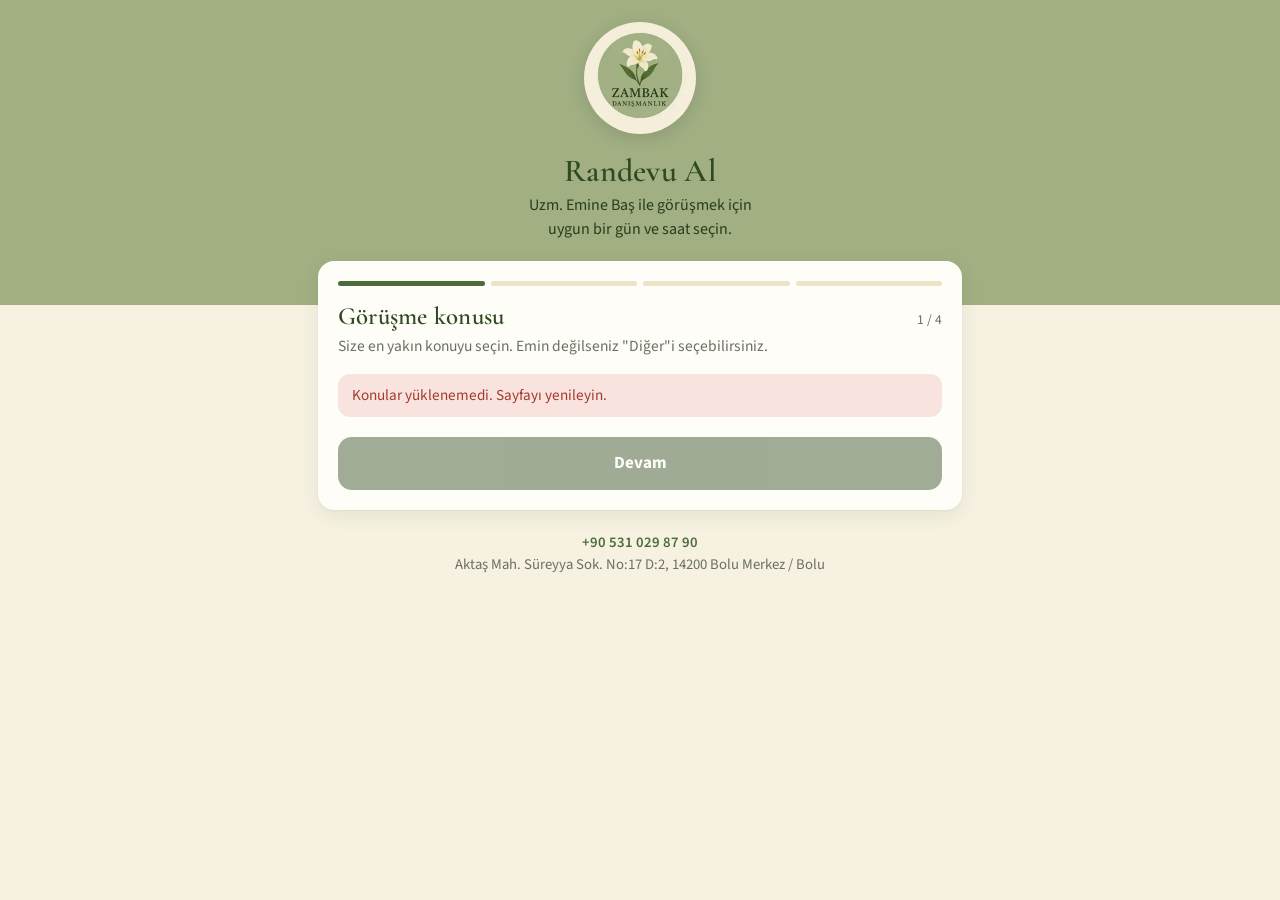
==== public/index.html @ d4ccc14d "Cloudflare otomatik yayın için yapılandırma Co-Authored-By: Claude Opus 5.5 <noreply@anthropic.com> " ====
<!DOCTYPE html>
<html lang="tr">
<head>
<meta charset="utf-8">
<meta name="viewport" content="width=device-width, initial-scale=1, viewport-fit=cover">
<title>Randevu Al · Zambak Danışmanlık</title>
<meta name="description" content="Zambak Danışmanlık – Bolu. Rehberlik ve psikolojik danışmanlık için online randevu.">
<meta name="theme-color" content="#a1af83">
<link rel="icon" href="/favicon.ico" sizes="any">
<link rel="icon" type="image/png" href="/icon-192.png">
<link rel="apple-touch-icon" href="/apple-touch-icon.jpg">
<link rel="manifest" href="/manifest.webmanifest">
<link rel="preconnect" href="https://fonts.googleapis.com">
<link rel="preconnect" href="https://fonts.gstatic.com" crossorigin>
<link href="https://fonts.googleapis.com/css2?family=Cormorant+Garamond:wght@500;600;700&family=Source+Sans+3:wght@400;600;700&display=swap" rel="stylesheet">
<link rel="stylesheet" href="/styles.css">
</head>
<body>
<header class="ust">
  <div class="kap">
    <img src="/logo.webp" alt="Zambak Danışmanlık logosu" width="112" height="112">
    <h1>Randevu Al</h1>
    <p>Uzm. <span id="uzman-adi">Emine Baş</span> ile görüşmek için uygun bir gün ve saat seçin.</p>
  </div>
</header>

<main class="kap">
  <section class="kart" id="sihirbaz">
    <div class="adimlar" aria-hidden="true"><span></span><span></span><span></span><span></span></div>

    <!-- Adım 1: Konu -->
    <div data-adim="1">
      <div class="adim-baslik"><h2>Görüşme konusu</h2><span class="adim-no">1 / 4</span></div>
      <p class="aciklama">Size en yakın konuyu seçin. Emin değilseniz "Diğer"i seçebilirsiniz.</p>
      <div id="konular"><div class="yukleniyor">Konular yükleniyor…</div></div>
      <div class="alt-cubuk"><button class="btn" id="ileri-1" disabled>Devam</button></div>
    </div>

    <!-- Adım 2: Tarih ve saat -->
    <div data-adim="2" class="gizli">
      <div class="adim-baslik"><h2>Gün ve saat</h2><span class="adim-no">2 / 4</span></div>
      <p class="aciklama">Görüşmeler yaklaşık <span id="seans-sure">60</span> dakika sürer.</p>
      <div class="gunler" id="gunler"><div class="yukleniyor">Takvim yükleniyor…</div></div>
      <div id="saatler-kap"></div>
      <div class="alt-cubuk">
        <button class="btn ikincil" data-geri="1">Geri</button>
        <button class="btn" id="ileri-2" disabled>Devam</button>
      </div>
    </div>

    <!-- Adım 3: Ön bilgi -->
    <form data-adim="3" class="gizli" id="form" novalidate>
      <div class="adim-baslik"><h2>Ön bilgiler</h2><span class="adim-no">3 / 4</span></div>
      <p class="aciklama">Bu bilgiler yalnızca uzmanımız tarafından görülür ve görüşmeye hazırlıklı gelmesine yardımcı olur.</p>

      <label>Randevu kimin için?</label>
      <div class="secenekler" id="kimin">
        <button type="button" class="cip" data-deger="cocuk">Çocuğum için</button>
        <button type="button" class="cip" data-deger="ergen">Ergen çocuğum için</button>
        <button type="button" class="cip" data-deger="yetiskin">Kendim için</button>
        <button type="button" class="cip" data-deger="cift_aile">Çift / Aile olarak</button>
      </div>

      <div class="satir">
        <div>
          <label for="danisan">Danışanın adı soyadı</label>
          <input type="text" id="danisan" maxlength="120" autocomplete="off" required>
        </div>
        <div>
          <label for="yas">Yaşı <small>(isteğe bağlı)</small></label>
          <input type="number" id="yas" min="0" max="120" inputmode="numeric">
        </div>
      </div>

      <div id="okul-alani" class="gizli">
        <label for="okul">Okulu ve sınıfı <small>(isteğe bağlı)</small></label>
        <input type="text" id="okul" maxlength="60" placeholder="Örn. 6. sınıf">
      </div>

      <div id="veli-alani">
        <label for="iletisim-adi">Sizin adınız soyadınız <small id="veli-etiket">(veli)</small></label>
        <input type="text" id="iletisim-adi" maxlength="120" autocomplete="name" required>
      </div>

      <div class="satir">
        <div>
          <label for="telefon">Telefon</label>
          <input type="tel" id="telefon" maxlength="20" autocomplete="tel" placeholder="05xx xxx xx xx" required>
        </div>
        <div>
          <label for="eposta">E-posta <small>(isteğe bağlı)</small></label>
          <input type="email" id="eposta" maxlength="160" autocomplete="email">
        </div>
      </div>

      <label for="neden">Kısaca başvuru nedeniniz</label>
      <textarea id="neden" maxlength="3000" placeholder="Ne zamandır, hangi durumlarda yaşanıyor, sizi en çok ne düşündürüyor?"></textarea>

      <label>Daha önce psikolojik destek ya da danışmanlık alındı mı?</label>
      <div class="secenekler" id="destek">
        <button type="button" class="cip" data-deger="evet">Evet</button>
        <button type="button" class="cip" data-deger="hayir">Hayır</button>
      </div>
      <div id="destek-not-alani" class="gizli">
        <label for="destek-not">Kısaca nereden ve ne zaman? <small>(isteğe bağlı)</small></label>
        <input type="text" id="destek-not" maxlength="1000">
      </div>

      <label class="onay">
        <input type="checkbox" id="kvkk">
        <span>Paylaştığım kişisel verilerin ve sağlık bilgilerinin, randevu ve danışmanlık hizmeti amacıyla Zambak Danışmanlık tarafından işlenmesine açık rıza veriyorum.</span>
      </label>
      <details>
        <summary>Aydınlatma metni</summary>
        <p>6698 sayılı Kişisel Verilerin Korunması Kanunu kapsamında; bu formda paylaştığınız kimlik, iletişim ve sağlık bilgileri yalnızca randevunuzun planlanması ve danışmanlık hizmetinin sunulması amacıyla, veri sorumlusu Zambak Danışmanlık tarafından işlenir. Bilgileriniz yalnızca uzmanımız tarafından görüntülenir, üçüncü kişilerle paylaşılmaz. Kanunun 11. maddesindeki haklarınız için bizimle iletişime geçebilirsiniz.</p>
      </details>

      <div class="hata gizli" id="form-hata"></div>
      <div class="alt-cubuk">
        <button type="button" class="btn ikincil" data-geri="2">Geri</button>
        <button type="submit" class="btn">Devam</button>
      </div>
    </form>

    <!-- Adım 4: Onay -->
    <div data-adim="4" class="gizli">
      <div class="adim-baslik"><h2>Kontrol edin</h2><span class="adim-no">4 / 4</span></div>
      <div class="ozet" id="ozet"></div>
      <div class="hata gizli" id="gonder-hata"></div>
      <div class="alt-cubuk">
        <button class="btn ikincil" data-geri="3">Düzenle</button>
        <button class="btn" id="gonder">Randevuyu talep et</button>
      </div>
    </div>

    <!-- Başarılı -->
    <div data-adim="5" class="gizli basari">
      <div class="ikon">✓</div>
      <h2>Randevu talebiniz alındı</h2>
      <p id="basari-metin" class="aciklama"></p>
      <p class="aciklama">Uzmanımız randevunuzu onaylamak için sizi arayacaktır. Değişiklik için bizi arayabilirsiniz.</p>
      <div class="alt-cubuk"><a class="btn ikincil" href="/">Yeni randevu</a></div>
    </div>
  </section>

  <p class="iletisim">
    <a id="tel-link" href="tel:+905310298790">+90 531 029 87 90</a><br>
    <span id="adres">Aktaş Mah. Süreyya Sok. No:17 D:2, Bolu Merkez</span>
  </p>
</main>

<script src="/config.js"></script>
<script src="/app.js"></script>
</body>
</html>
---- styles.css ----
:root{
  --krem:#f6f1e1;
  --krem-koyu:#ece4c9;
  --ada:#a1af83;
  --ada-acik:#dfe5d1;
  --yesil:#2f4a22;
  --yesil-orta:#4c6b3a;
  --metin:#2a2f25;
  --soluk:#6b7064;
  --beyaz:#fffdf7;
  --kirmizi:#a33a2b;
  --golge:0 1px 2px rgba(47,74,34,.06),0 6px 20px rgba(47,74,34,.08);
  --r:16px;
}
*{box-sizing:border-box}
html,body{margin:0}
body{
  font-family:"Source Sans 3",system-ui,-apple-system,"Segoe UI",Roboto,sans-serif;
  background:var(--krem);color:var(--metin);font-size:17px;line-height:1.5;
  -webkit-font-smoothing:antialiased;
}
h1,h2,h3{font-family:"Cormorant Garamond",Georgia,serif;color:var(--yesil);margin:0;font-weight:600;letter-spacing:.01em}
h1{font-size:2rem;line-height:1.1}
h2{font-size:1.55rem;line-height:1.15}
h3{font-size:1.2rem}
a{color:var(--yesil-orta)}
.kap{max-width:680px;margin:0 auto;padding:0 18px}

/* Üst bölüm */
.ust{background:var(--ada);padding:22px 0 64px;text-align:center;color:var(--yesil)}
.ust img{width:112px;height:112px;border-radius:50%;box-shadow:0 4px 18px rgba(0,0,0,.12);background:var(--krem)}
.ust h1{margin-top:10px}
.ust p{margin:.35rem auto 0;max-width:30ch;color:#273d1c;font-size:1rem}

.kart{background:var(--beyaz);border-radius:var(--r);box-shadow:var(--golge);padding:20px;margin:-44px auto 18px;position:relative}
.kart + .kart{margin-top:0}

/* Adım göstergesi */
.adimlar{display:flex;gap:6px;margin-bottom:16px}
.adimlar span{flex:1;height:5px;border-radius:5px;background:var(--krem-koyu)}
.adimlar span.aktif{background:var(--yesil-orta)}
.adim-baslik{display:flex;justify-content:space-between;align-items:baseline;gap:8px;margin-bottom:4px}
.adim-no{font-size:.85rem;color:var(--soluk);white-space:nowrap}
.aciklama{color:var(--soluk);margin:.2rem 0 1rem;font-size:.97rem}

/* Konu seçimi */
.kategori{margin:14px 0 6px;font-size:.8rem;font-weight:700;text-transform:uppercase;letter-spacing:.08em;color:var(--yesil-orta)}
.secenekler{display:flex;flex-wrap:wrap;gap:8px}
.cip{
  border:1.5px solid var(--krem-koyu);background:var(--beyaz);color:var(--metin);
  padding:9px 14px;border-radius:999px;font:inherit;font-size:.95rem;cursor:pointer;text-align:left;
  transition:border-color .15s,background .15s;
}
.cip:hover{border-color:var(--ada)}
.cip.secili{background:var(--yesil);border-color:var(--yesil);color:#fff}

/* Tarih şeridi */
.gunler{display:flex;gap:8px;overflow-x:auto;padding:4px 2px 10px;scroll-snap-type:x mandatory;-webkit-overflow-scrolling:touch}
.gun{
  flex:0 0 66px;scroll-snap-align:start;border:1.5px solid var(--krem-koyu);background:var(--beyaz);
  border-radius:14px;padding:8px 4px;text-align:center;cursor:pointer;font:inherit;color:var(--metin)
}
.gun .ad{font-size:.78rem;color:var(--soluk);display:block}
.gun .no{font-size:1.4rem;font-weight:700;display:block;line-height:1.2}
.gun .ay{font-size:.75rem;display:block}
.gun .say{font-size:.7rem;color:var(--yesil-orta);display:block;margin-top:2px}
.gun.dolu{opacity:.4;cursor:not-allowed}
.gun.dolu .say{color:var(--soluk)}
.gun.secili{background:var(--yesil);border-color:var(--yesil);color:#fff}
.gun.secili .ad,.gun.secili .say{color:#e6eedb}
.saatler{display:grid;grid-template-columns:repeat(auto-fill,minmax(84px,1fr));gap:8px;margin-top:8px}
.saat{border:1.5px solid var(--ada);background:var(--ada-acik);color:var(--yesil);border-radius:12px;padding:10px 0;font:inherit;font-weight:600;cursor:pointer}
.saat.secili{background:var(--yesil);border-color:var(--yesil);color:#fff}
.bos{color:var(--soluk);font-size:.95rem;padding:10px 0}

/* Form */
label{display:block;font-weight:600;font-size:.95rem;margin:14px 0 6px}
label small{font-weight:400;color:var(--soluk)}
input[type=text],input[type=tel],input[type=email],input[type=number],input[type=password],input[type=date],input[type=time],select,textarea{
  width:100%;padding:12px 13px;border:1.5px solid var(--krem-koyu);border-radius:12px;background:#fff;
  font:inherit;color:var(--metin);
}
input:focus,select:focus,textarea:focus{outline:none;border-color:var(--yesil-orta);box-shadow:0 0 0 3px rgba(76,107,58,.15)}
textarea{min-height:110px;resize:vertical}
.satir{display:grid;grid-template-columns:1fr 1fr;gap:10px}
.satir > div label{margin-top:14px}
.onay{display:flex;gap:10px;align-items:flex-start;margin-top:16px;font-size:.93rem;font-weight:400}
.onay input{width:22px;height:22px;margin-top:2px;flex:0 0 auto;accent-color:var(--yesil)}
details{background:var(--krem);border-radius:12px;padding:10px 14px;margin-top:12px;font-size:.88rem;color:var(--soluk)}
details summary{cursor:pointer;color:var(--yesil-orta);font-weight:600}

/* Butonlar */
.btn{
  display:inline-flex;align-items:center;justify-content:center;gap:8px;border:0;border-radius:14px;
  background:var(--yesil);color:#fff;font:inherit;font-weight:700;padding:14px 20px;cursor:pointer;min-height:50px
}
.btn:disabled{opacity:.45;cursor:not-allowed}
.btn.ikincil{background:transparent;color:var(--yesil);border:1.5px solid var(--krem-koyu)}
.btn.kucuk{min-height:38px;padding:8px 12px;font-size:.9rem;border-radius:10px}
.btn.tehlike{background:var(--kirmizi)}
.alt-cubuk{display:flex;gap:10px;margin-top:20px}
.alt-cubuk .btn{flex:1}

.ozet{background:var(--krem);border-radius:12px;padding:12px 14px;margin:12px 0;font-size:.96rem}
.ozet div{display:flex;justify-content:space-between;gap:12px;padding:4px 0}
.ozet div span:first-child{color:var(--soluk)}
.ozet div span:last-child{text-align:right;font-weight:600}
.hata{background:#f8e3df;color:var(--kirmizi);border-radius:12px;padding:10px 14px;margin-top:12px;font-size:.95rem}
.basari{text-align:center;padding:10px 0}
.basari .ikon{width:64px;height:64px;border-radius:50%;background:var(--ada-acik);color:var(--yesil);display:grid;place-items:center;margin:0 auto 10px;font-size:2rem}
.gizli{display:none!important}

.iletisim{font-size:.92rem;color:var(--soluk);text-align:center;padding:4px 0 32px}
.iletisim a{color:var(--yesil-orta);font-weight:600;text-decoration:none}
.yukleniyor{color:var(--soluk);padding:16px 0;text-align:center}

/* Yönetim */
.panel-ust{display:flex;align-items:center;gap:12px;padding:14px 0}
.panel-ust img{width:44px;height:44px;border-radius:50%}
.panel-ust h1{font-size:1.45rem;flex:1}
.sekmeler{display:flex;gap:6px;overflow-x:auto;margin-bottom:12px}
.sekme{border:0;background:var(--krem-koyu);color:var(--metin);border-radius:999px;padding:8px 14px;font:inherit;font-size:.92rem;cursor:pointer;white-space:nowrap}
.sekme.aktif{background:var(--yesil);color:#fff}
.randevu{background:var(--beyaz);border-radius:var(--r);box-shadow:var(--golge);padding:16px;margin-bottom:12px;border-left:5px solid var(--ada)}
.randevu.beklemede{border-left-color:#d1a23a}
.randevu.iptal{opacity:.6;border-left-color:#bbb}
.randevu.tamamlandi{border-left-color:var(--yesil)}
.randevu .tarih{font-weight:700;color:var(--yesil)}
.randevu .rozet{font-size:.75rem;font-weight:700;padding:3px 9px;border-radius:999px;background:var(--krem-koyu);float:right}
.rozet.beklemede{background:#f6e7c1;color:#7a5a12}
.rozet.onaylandi{background:var(--ada-acik);color:var(--yesil)}
.rozet.iptal{background:#eee;color:#666}
.rozet.tamamlandi{background:var(--yesil);color:#fff}
.randevu dl{display:grid;grid-template-columns:max-content 1fr;gap:4px 12px;margin:10px 0;font-size:.94rem}
.randevu dt{color:var(--soluk)}
.randevu dd{margin:0;white-space:pre-wrap;word-break:break-word}
.randevu .islemler{display:flex;flex-wrap:wrap;gap:8px;margin-top:10px}
.saat-satiri{display:grid;grid-template-columns:92px 1fr 1fr 44px;gap:8px;align-items:center;margin:8px 0}
.saat-satiri input[type=checkbox]{width:22px;height:22px;accent-color:var(--yesil);justify-self:center}
.kapali-liste{list-style:none;padding:0;margin:10px 0}
.kapali-liste li{display:flex;justify-content:space-between;align-items:center;gap:8px;padding:8px 0;border-bottom:1px solid var(--krem-koyu);font-size:.94rem}
.bildirim{position:fixed;left:50%;bottom:20px;transform:translateX(-50%);background:var(--yesil);color:#fff;padding:10px 18px;border-radius:999px;font-size:.92rem;box-shadow:var(--golge);z-index:20}

@media (max-width:420px){
  h1{font-size:1.75rem}
  .satir{grid-template-columns:1fr}
}

/* Danışan takibi */
.arac-cubugu{display:flex;gap:8px;margin-bottom:10px}
.arac-cubugu input{flex:1}
#danisan-filtre{margin-bottom:12px}
.danisan-kart{cursor:pointer}
.danisan-kart .tarih small{font-weight:400;color:var(--soluk)}
.kart-alt{display:flex;flex-wrap:wrap;gap:6px 14px;font-size:.85rem;color:var(--soluk);margin-top:6px}
.kart-alt .vurgu{color:#7a5a12;font-weight:600}
.baslik-satiri{display:flex;justify-content:space-between;align-items:center;gap:10px;margin-bottom:8px}
.alt-form{background:var(--krem);border-radius:12px;padding:4px 14px 14px;margin:8px 0 14px}
#danisan-dosya > .btn{margin-bottom:12px}
#dosya-bilgi h2{margin-top:2px}
.sonraki{background:var(--ada-acik);color:var(--yesil);border-radius:10px;padding:8px 12px;font-size:.94rem;margin:6px 0}
.puanlar{display:grid;grid-template-columns:repeat(10,1fr);gap:4px}
.puan{border:1.5px solid var(--krem-koyu);background:#fff;border-radius:10px;padding:9px 0;font:inherit;font-weight:700;cursor:pointer;color:var(--metin)}
.puan.secili{background:var(--yesil);border-color:var(--yesil);color:#fff}
.ilerleme-grafik{display:flex;align-items:flex-end;gap:6px;height:150px;padding-top:6px;overflow-x:auto}
.cubuk-kap{flex:1;min-width:30px;height:100%;display:flex;flex-direction:column;justify-content:flex-end;align-items:center}
.cubuk{width:70%;background:linear-gradient(var(--yesil-orta),var(--ada));border-radius:6px 6px 2px 2px;min-height:4px}
.cubuk-deger{font-size:.8rem;font-weight:700;color:var(--yesil);margin-bottom:2px}
.cubuk-tarih{font-size:.68rem;color:var(--soluk);margin-top:4px;white-space:nowrap}
.gorusme{border-top:1px solid var(--krem-koyu);padding:12px 0}
.gorusme:first-child{border-top:0}
.gorusme-ust{display:flex;justify-content:space-between;gap:8px;align-items:flex-start;color:var(--yesil)}
.gorusme-bolum{margin-top:8px}
.gorusme-bolum span{font-size:.78rem;font-weight:700;text-transform:uppercase;letter-spacing:.06em;color:var(--yesil-orta)}
.gorusme-bolum p{margin:2px 0 0;white-space:pre-wrap;word-break:break-word}
.odev{border-top:1px solid var(--krem-koyu);padding:12px 0}
.odev:first-child{border-top:0}
.odev-ust{display:flex;justify-content:space-between;gap:8px;align-items:flex-start}
.odev.yapildi .odev-ust strong{text-decoration:line-through;color:var(--soluk)}
.odev-aciklama{margin:4px 0;white-space:pre-wrap;font-size:.95rem}
.odev-durumlar{margin-top:8px}
.kucuk-cip{padding:6px 11px;font-size:.85rem}
.rozet.odev-verildi{background:#f6e7c1;color:#7a5a12}
.rozet.odev-yapildi{background:var(--yesil);color:#fff}
.rozet.odev-kismen{background:var(--ada-acik);color:var(--yesil)}
.rozet.odev-yapilmadi{background:#f8e3df;color:var(--kirmizi)}
.gecikti{color:var(--kirmizi);font-weight:700}
.satir-buton{display:flex;gap:6px}
.satir-buton input{flex:1}
.odev label{margin-top:10px}
input[type=search],input[type=datetime-local]{width:100%;padding:12px 13px;border:1.5px solid var(--krem-koyu);border-radius:12px;background:#fff;font:inherit;color:var(--metin)}
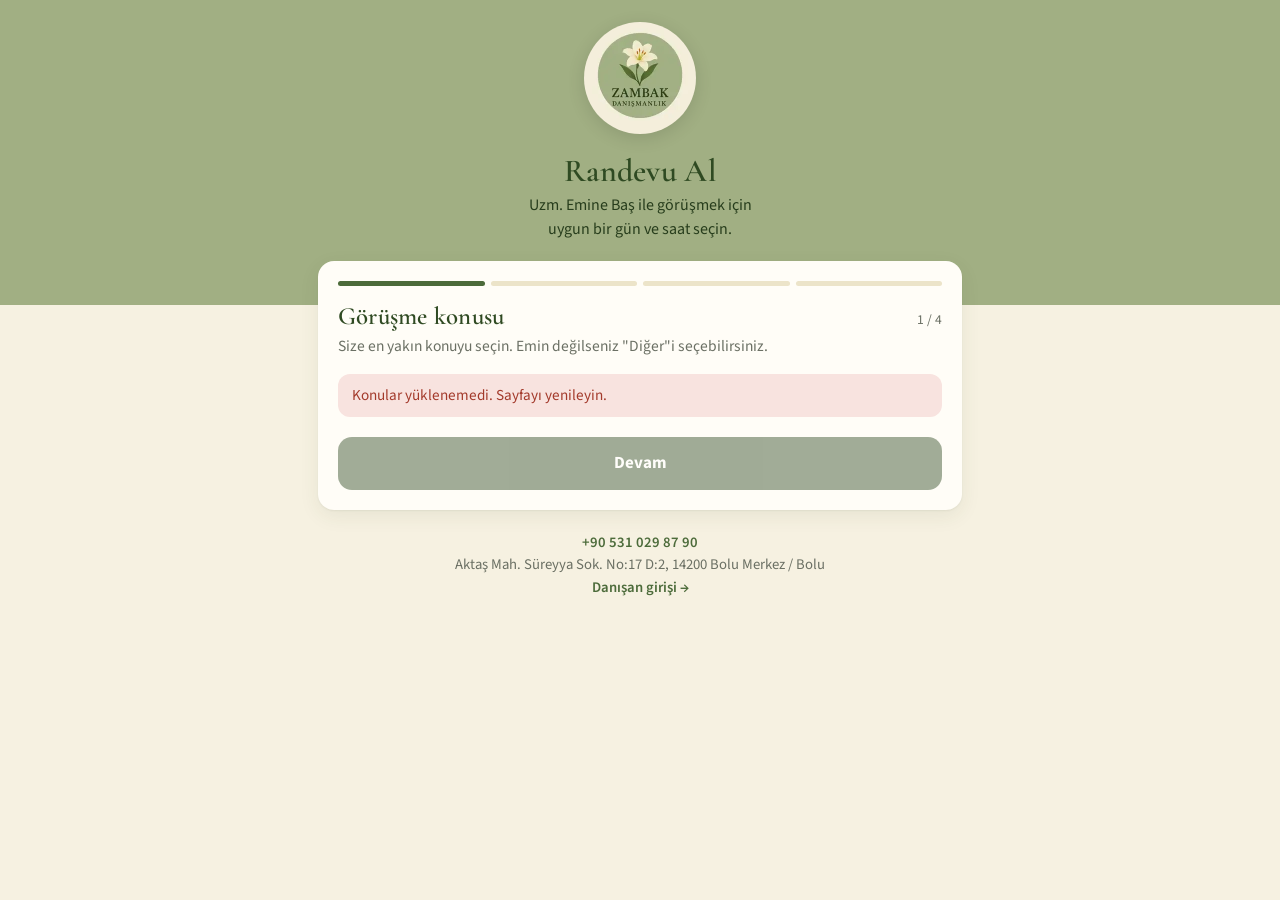
==== commit 99668a03: "Danışan girişi ve mesajlaşma: /danisan ekranı, paneldeki giriş kartı, mesajlar ve veliye görünen öze" ====
--- a/public/index.html
+++ b/public/index.html
@@ -146,6 +146,7 @@
   <p class="iletisim">
     <a id="tel-link" href="tel:+905310298790">+90 531 029 87 90</a><br>
     <span id="adres">Aktaş Mah. Süreyya Sok. No:17 D:2, Bolu Merkez</span>
+    <br><a class="danisan-link" href="/danisan">Danışan girişi →</a>
   </p>
 </main>
 
